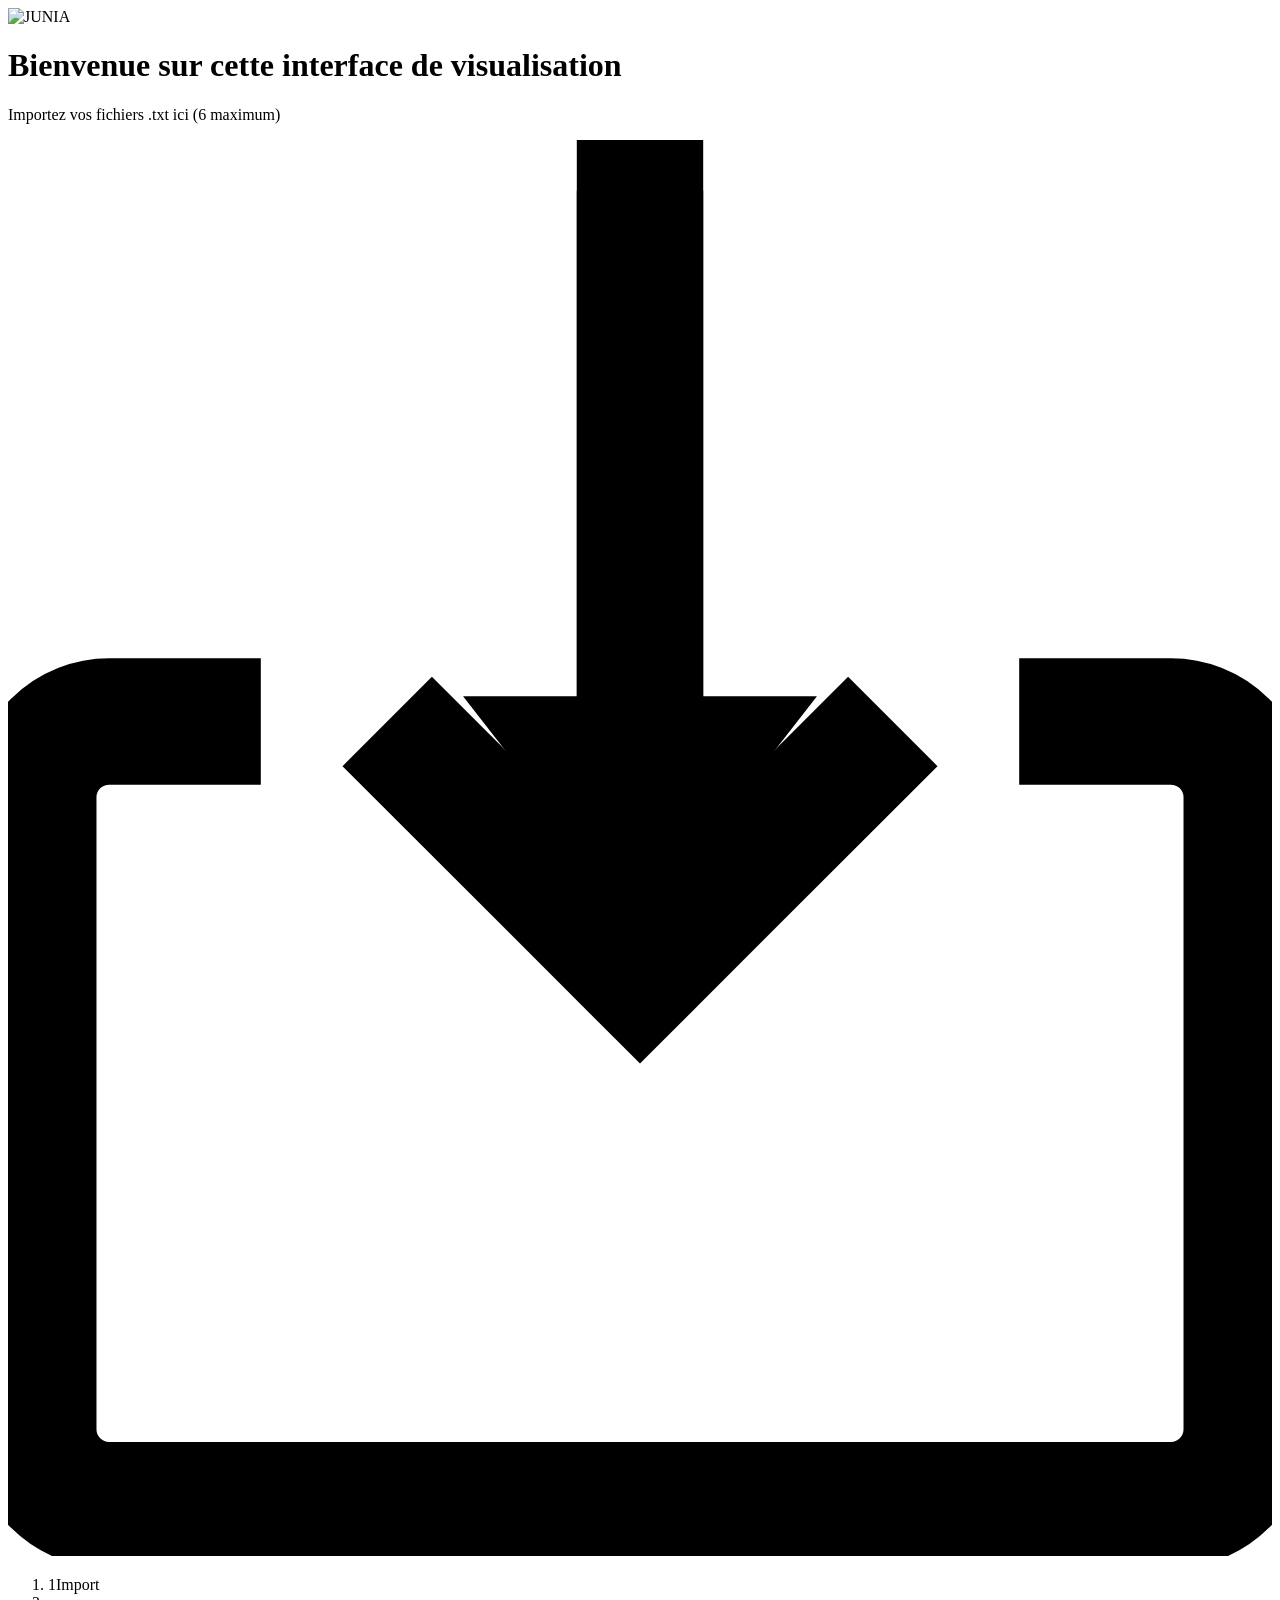
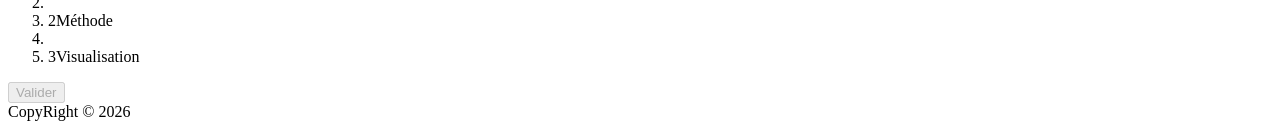
==== index.html @ 9ce2aeb8 "Add files via upload" ====
<!DOCTYPE html>
<html lang="fr">
<head>
  <meta charset="UTF-8">
  <meta name="viewport" content="width=device-width, initial-scale=1">
  <title>JUNIA – Import</title>
  <link rel="preconnect" href="https://fonts.googleapis.com">
  <link rel="preconnect" href="https://fonts.gstatic.com" crossorigin>
  <link href="https://fonts.googleapis.com/css2?family=Inter:wght@400;500&display=swap" rel="stylesheet">
  <link rel="stylesheet" href="css/style.css">
</head>
<body>
  <div class="page">

    <header class="header">
      <img class="header__logo" src="assets/logo-junia.png" alt="JUNIA">
      <h1 class="header__title">Bienvenue sur cette interface de visualisation</h1>
    </header>

    <main class="main">
      <div class="dropzone" id="dropzone" role="button" tabindex="0"
           aria-label="Importer des fichiers .txt (6 maximum)">
        <p class="dropzone__text">Importez vos fichiers .txt ici (6 maximum)</p>

        <svg class="dropzone__icon" viewBox="0 0 100 112" aria-hidden="true">
          <path d="M50 0v62M30 46l20 20 20-20" fill="none" stroke="currentColor" stroke-width="10"/>
          <path d="M50 4v56" stroke="currentColor" stroke-width="10"/>
          <path d="M36 44h28L50 62z" fill="currentColor"/>
          <path d="M20 46H8a6 6 0 0 0-6 6v50a6 6 0 0 0 6 6h84a6 6 0 0 0 6-6V52a6 6 0 0 0-6-6H80"
                fill="none" stroke="currentColor" stroke-width="10" stroke-linejoin="round"/>
        </svg>

        <ul class="file-list" id="fileList" aria-live="polite"></ul>
        <p class="dropzone__message" id="message" role="alert"></p>

        <input type="file" id="fileInput" accept=".txt,text/plain" multiple hidden>
      </div>

      <nav class="footer-bar" aria-label="Étapes">
        <ol class="stepper">
          <li class="step step--active" aria-current="step">
            <span class="step__circle">1</span><span class="step__label">Import</span>
          </li>
          <li class="step__line" aria-hidden="true"></li>
          <li class="step">
            <span class="step__circle">2</span><span class="step__label">Méthode</span>
          </li>
          <li class="step__line" aria-hidden="true"></li>
          <li class="step">
            <span class="step__circle">3</span><span class="step__label">Visualisation</span>
          </li>
        </ol>
        <button class="btn" id="validateBtn" type="button" disabled>Valider</button>
      </nav>
    </main>

    <footer class="footer">CopyRight © 2026</footer>
  </div>

  <script src="js/storage.js"></script>
  <script src="js/import.js"></script>
</body>
</html>
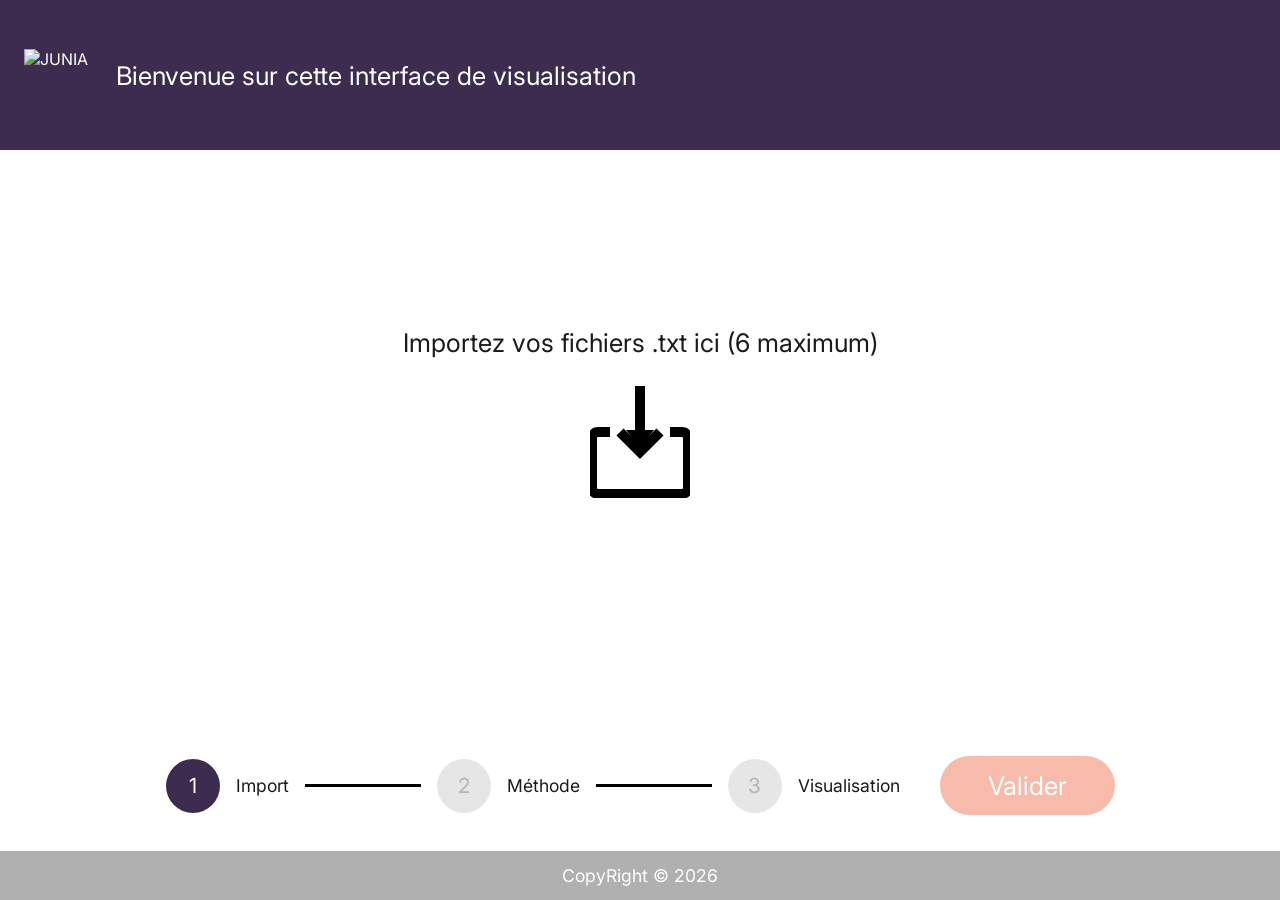
==== commit aa168ec8: "Update stylesheet and script paths in index.html" ====
--- a/index.html
+++ b/index.html
@@ -7,7 +7,7 @@
   <link rel="preconnect" href="https://fonts.googleapis.com">
   <link rel="preconnect" href="https://fonts.gstatic.com" crossorigin>
   <link href="https://fonts.googleapis.com/css2?family=Inter:wght@400;500&display=swap" rel="stylesheet">
-  <link rel="stylesheet" href="css/style.css">
+  <link rel="stylesheet" href="style.css">
 </head>
 <body>
   <div class="page">
@@ -57,7 +57,7 @@
     <footer class="footer">CopyRight © 2026</footer>
   </div>
 
-  <script src="js/storage.js"></script>
-  <script src="js/import.js"></script>
+  <script src="storage.js"></script>
+  <script src="import.js"></script>
 </body>
 </html>
--- a/style.css
+++ b/style.css
@@ -0,0 +1,165 @@
+:root {
+  --purple: #3d2b50;
+  --orange: #ec6b47;
+  --grey: #b3b3b3;
+  --grey-light: #e6e6e6;
+  --bg: #f5f5f5;
+  --text: #1a1a1a;
+}
+
+*, *::before, *::after { box-sizing: border-box; }
+
+body {
+  margin: 0;
+  background: var(--bg);
+  color: var(--text);
+  font-family: "Inter", system-ui, sans-serif;
+}
+
+.page {
+  max-width: 1600px;
+  min-height: 100vh;
+  margin: 0 auto;
+  display: flex;
+  flex-direction: column;
+  background: #fff;
+}
+
+/* ---------- Header ---------- */
+.header {
+  display: flex;
+  align-items: center;
+  gap: 28px;
+  padding: 0 24px;
+  height: 150px;
+  background: var(--purple);
+  color: #fff;
+}
+.header__logo { height: 52px; width: auto; }
+.header__title { margin: 0; font-size: 1.6rem; font-weight: 400; }
+
+/* ---------- Main ---------- */
+.main {
+  flex: 1;
+  display: flex;
+  flex-direction: column;
+  padding: 30px 105px 0;
+}
+
+/* ---------- Dropzone ---------- */
+.dropzone {
+  flex: 1;
+  min-height: 420px;
+  display: flex;
+  flex-direction: column;
+  align-items: center;
+  justify-content: center;
+  gap: 28px;
+  padding: 24px;
+  cursor: pointer;
+  border-radius: 24px;
+  background-image: url("data:image/svg+xml,%3Csvg xmlns='http://www.w3.org/2000/svg' width='100%25' height='100%25'%3E%3Crect x='10' y='10' width='calc(100%25 - 20px)' height='calc(100%25 - 20px)' rx='24' fill='none' stroke='%23b3b3b3' stroke-width='20' stroke-dasharray='40 38'/%3E%3C/svg%3E");
+  transition: background-color .15s;
+}
+.dropzone:hover,
+.dropzone.is-dragover { background-color: #faf8fc; }
+.dropzone:focus-visible { outline: 3px solid var(--purple); outline-offset: 4px; }
+
+.dropzone__text { margin: 0; font-size: 1.6rem; }
+.dropzone__icon { width: 100px; height: 112px; color: #000; }
+
+.dropzone__message { margin: 0; min-height: 1.2em; color: var(--orange); font-size: .95rem; }
+
+/* ---------- File list ---------- */
+.file-list {
+  list-style: none;
+  margin: 0;
+  padding: 0;
+  display: flex;
+  flex-wrap: wrap;
+  justify-content: center;
+  gap: 10px;
+  max-width: 900px;
+}
+.file-list__item {
+  display: flex;
+  align-items: center;
+  gap: 10px;
+  padding: 6px 8px 6px 14px;
+  border-radius: 999px;
+  background: var(--grey-light);
+  font-size: .9rem;
+}
+.file-list__remove {
+  width: 24px; height: 24px;
+  border: 0; border-radius: 50%;
+  background: var(--purple); color: #fff;
+  font-size: 1rem; line-height: 1; cursor: pointer;
+}
+.file-list__remove:focus-visible { outline: 2px solid var(--orange); outline-offset: 2px; }
+
+/* ---------- Stepper + button ---------- */
+.footer-bar {
+  display: flex;
+  align-items: center;
+  justify-content: center;
+  gap: 40px;
+  padding: 36px 0;
+}
+.stepper {
+  list-style: none;
+  margin: 0;
+  padding: 0;
+  display: flex;
+  align-items: center;
+  gap: 16px;
+}
+.step { display: flex; align-items: center; gap: 16px; font-size: 1.1rem; }
+.step__circle {
+  width: 54px; height: 54px;
+  display: grid; place-items: center;
+  border-radius: 50%;
+  background: var(--grey-light);
+  color: var(--grey);
+  font-size: 1.3rem;
+}
+.step--active .step__circle { background: var(--purple); color: #fff; }
+.step__line { width: 116px; height: 3px; background: #000; }
+
+.btn {
+  padding: 14px 48px;
+  border: 0;
+  border-radius: 999px;
+  background: var(--orange);
+  color: #fff;
+  font: inherit;
+  font-size: 1.6rem;
+  cursor: pointer;
+  transition: opacity .15s, transform .1s;
+}
+.btn:hover:not(:disabled) { transform: translateY(-1px); }
+.btn:focus-visible { outline: 3px solid var(--purple); outline-offset: 3px; }
+.btn:disabled { opacity: .45; cursor: not-allowed; }
+
+/* ---------- Footer ---------- */
+.footer {
+  padding: 14px;
+  background: #b0b0b0;
+  color: #fff;
+  text-align: center;
+  font-size: 1.1rem;
+}
+
+/* ---------- Responsive ---------- */
+@media (max-width: 1100px) {
+  .main { padding: 24px 24px 0; }
+  .footer-bar { flex-direction: column; gap: 24px; }
+  .step__line { width: 40px; }
+}
+@media (max-width: 640px) {
+  .header { height: auto; padding: 20px; flex-direction: column; align-items: flex-start; }
+  .header__title { font-size: 1.2rem; }
+  .dropzone__text { font-size: 1.15rem; text-align: center; }
+  .step__label { display: none; }
+  .step__line { width: 24px; }
+}
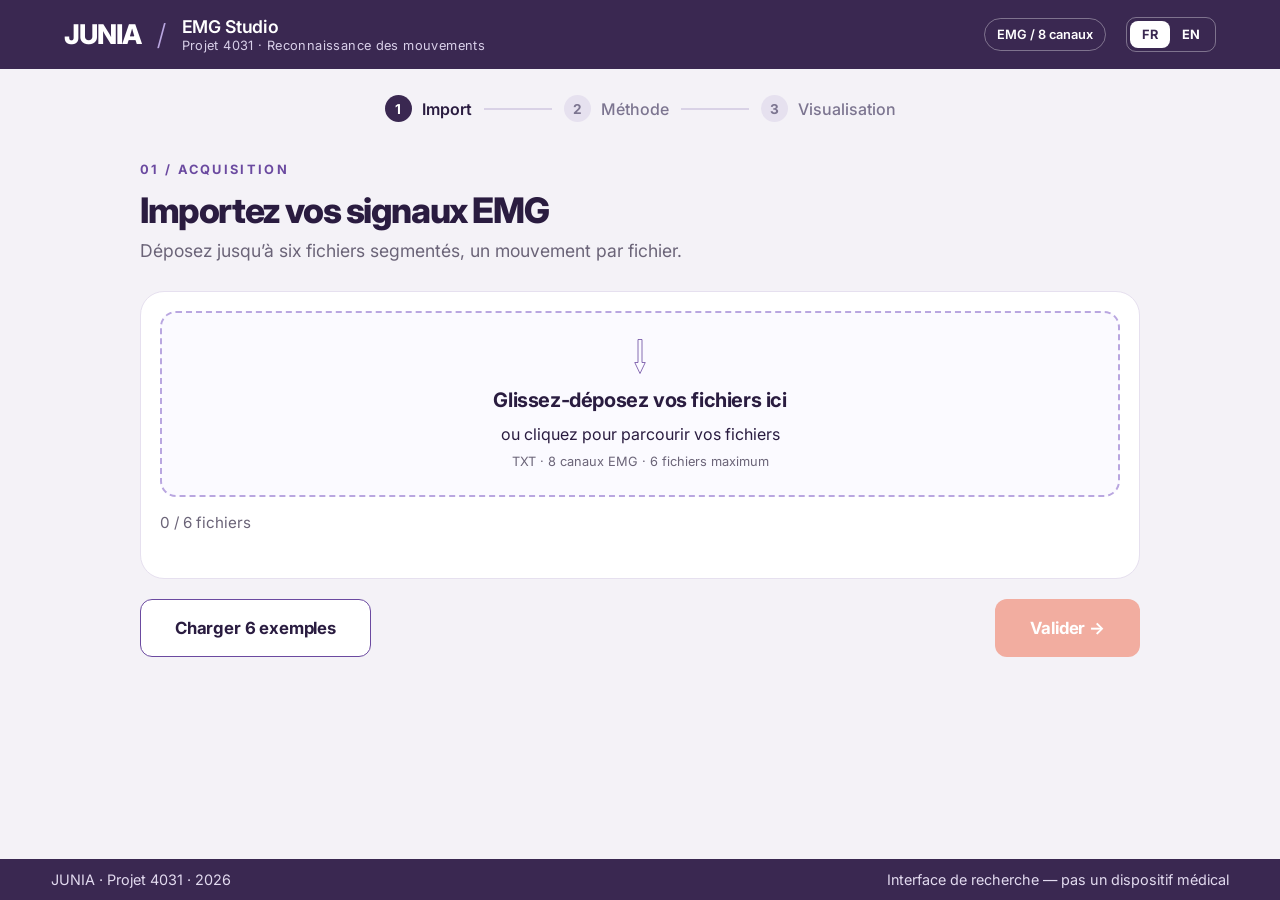
==== commit 82e0cf82: "push into main" ====
--- a/index.html
+++ b/index.html
@@ -3,58 +3,85 @@
 <head>
   <meta charset="UTF-8">
   <meta name="viewport" content="width=device-width, initial-scale=1">
-  <title>JUNIA – Import</title>
+  <title>EMG Studio – Import</title>
   <link rel="preconnect" href="https://fonts.googleapis.com">
   <link rel="preconnect" href="https://fonts.gstatic.com" crossorigin>
-  <link href="https://fonts.googleapis.com/css2?family=Inter:wght@400;500&display=swap" rel="stylesheet">
+  <link href="https://fonts.googleapis.com/css2?family=Inter:wght@400;500;600;700;800&display=swap" rel="stylesheet">
   <link rel="stylesheet" href="style.css">
 </head>
 <body>
   <div class="page">
 
     <header class="header">
-      <img class="header__logo" src="assets/logo-junia.png" alt="JUNIA">
-      <h1 class="header__title">Bienvenue sur cette interface de visualisation</h1>
+      <div class="brand">
+        <span class="brand__logo">JUNIA</span>
+        <span class="brand__sep" aria-hidden="true">/</span>
+        <div class="brand__text">
+          <strong>EMG Studio</strong>
+          <span data-i18n="subtitle">Projet 4031 · Reconnaissance des mouvements</span>
+        </div>
+      </div>
+
+      <div class="header__tools">
+        <span class="pill" data-i18n="channels">EMG / 8 canaux</span>
+        <div class="lang" role="group" aria-label="Langue">
+          <button type="button" class="lang__btn" data-lang="fr" aria-pressed="true">FR</button>
+          <button type="button" class="lang__btn" data-lang="en" aria-pressed="false">EN</button>
+        </div>
+      </div>
     </header>
 
     <main class="main">
-      <div class="dropzone" id="dropzone" role="button" tabindex="0"
-           aria-label="Importer des fichiers .txt (6 maximum)">
-        <p class="dropzone__text">Importez vos fichiers .txt ici (6 maximum)</p>
+      <ol class="stepper" aria-label="Étapes">
+        <li class="step step--active" aria-current="step">
+          <span class="step__circle">1</span><span data-i18n="step1">Import</span>
+        </li>
+        <li class="step__line" aria-hidden="true"></li>
+        <li class="step">
+          <span class="step__circle">2</span><span data-i18n="step2">Méthode</span>
+        </li>
+        <li class="step__line" aria-hidden="true"></li>
+        <li class="step">
+          <span class="step__circle">3</span><span data-i18n="step3">Visualisation</span>
+        </li>
+      </ol>
 
-        <svg class="dropzone__icon" viewBox="0 0 100 112" aria-hidden="true">
-          <path d="M50 0v62M30 46l20 20 20-20" fill="none" stroke="currentColor" stroke-width="10"/>
-          <path d="M50 4v56" stroke="currentColor" stroke-width="10"/>
-          <path d="M36 44h28L50 62z" fill="currentColor"/>
-          <path d="M20 46H8a6 6 0 0 0-6 6v50a6 6 0 0 0 6 6h84a6 6 0 0 0 6-6V52a6 6 0 0 0-6-6H80"
-                fill="none" stroke="currentColor" stroke-width="10" stroke-linejoin="round"/>
-        </svg>
+      <section class="content">
+        <p class="eyebrow" data-i18n="eyebrow">01 / Acquisition</p>
+        <h1 class="title" data-i18n="title">Importez vos signaux EMG</h1>
+        <p class="lead" data-i18n="lead">Déposez jusqu’à six fichiers segmentés, un mouvement par fichier.</p>
 
-        <ul class="file-list" id="fileList" aria-live="polite"></ul>
-        <p class="dropzone__message" id="message" role="alert"></p>
+        <div class="card">
+          <div class="dropzone" id="dropzone" role="button" tabindex="0">
+            <svg class="dropzone__icon" viewBox="0 0 24 70" aria-hidden="true">
+              <path d="M8 1h8v46h6.5L12 69 1.5 47H8z" fill="none" stroke="currentColor" stroke-width="1.6" stroke-linejoin="round"/>
+            </svg>
+            <p class="dropzone__title" data-i18n="dropTitle">Glissez-déposez vos fichiers ici</p>
+            <p class="dropzone__sub" data-i18n="dropSub">ou cliquez pour parcourir vos fichiers</p>
+            <p class="dropzone__hint" data-i18n="dropHint">TXT · 8 canaux EMG · 6 fichiers maximum</p>
+            <input type="file" id="fileInput" accept=".txt,text/plain" multiple hidden>
+          </div>
 
-        <input type="file" id="fileInput" accept=".txt,text/plain" multiple hidden>
-      </div>
+          <div class="card__status">
+            <p class="counter" id="counter" aria-live="polite">0 / 6 fichiers</p>
+            <ul class="file-list" id="fileList"></ul>
+          </div>
+          <p class="message" id="message" role="alert"></p>
+        </div>
 
-      <nav class="footer-bar" aria-label="Étapes">
-        <ol class="stepper">
-          <li class="step step--active" aria-current="step">
-            <span class="step__circle">1</span><span class="step__label">Import</span>
-          </li>
-          <li class="step__line" aria-hidden="true"></li>
-          <li class="step">
-            <span class="step__circle">2</span><span class="step__label">Méthode</span>
-          </li>
-          <li class="step__line" aria-hidden="true"></li>
-          <li class="step">
-            <span class="step__circle">3</span><span class="step__label">Visualisation</span>
-          </li>
-        </ol>
-        <button class="btn" id="validateBtn" type="button" disabled>Valider</button>
-      </nav>
+        <div class="actions">
+          <button type="button" class="btn btn--outline" id="exampleBtn" data-i18n="examples">Charger 6 exemples</button>
+          <button type="button" class="btn btn--primary" id="validateBtn" disabled>
+            <span data-i18n="validate">Valider</span> <span aria-hidden="true">→</span>
+          </button>
+        </div>
+      </section>
     </main>
 
-    <footer class="footer">CopyRight © 2026</footer>
+    <footer class="footer">
+      <span>JUNIA · Projet 4031 · 2026</span>
+      <span data-i18n="disclaimer">Interface de recherche — pas un dispositif médical</span>
+    </footer>
   </div>
 
   <script src="storage.js"></script>
--- a/style.css
+++ b/style.css
@@ -1,10 +1,13 @@
 :root {
-  --purple: #3d2b50;
-  --orange: #ec6b47;
-  --grey: #b3b3b3;
-  --grey-light: #e6e6e6;
-  --bg: #f5f5f5;
-  --text: #1a1a1a;
+  --purple-dark: #3a2851;
+  --purple: #6b4aa0;
+  --purple-soft: #b9a6e0;
+  --ink: #2a1c40;
+  --muted: #6b6478;
+  --orange: #ee6c4d;
+  --orange-disabled: #f2ada0;
+  --bg: #f4f2f7;
+  --line: #d9d2e6;
 }
 
 *, *::before, *::after { box-sizing: border-box; }
@@ -12,154 +15,207 @@
 body {
   margin: 0;
   background: var(--bg);
-  color: var(--text);
+  color: var(--ink);
   font-family: "Inter", system-ui, sans-serif;
 }
 
-.page {
-  max-width: 1600px;
-  min-height: 100vh;
-  margin: 0 auto;
-  display: flex;
-  flex-direction: column;
-  background: #fff;
-}
+.page { min-height: 100vh; display: flex; flex-direction: column; }
 
 /* ---------- Header ---------- */
 .header {
   display: flex;
   align-items: center;
-  gap: 28px;
-  padding: 0 24px;
-  height: 150px;
-  background: var(--purple);
+  justify-content: space-between;
+  gap: 16px;
+  min-height: 69px;
+  padding: 8px 64px;
+  background: var(--purple-dark);
   color: #fff;
 }
-.header__logo { height: 52px; width: auto; }
-.header__title { margin: 0; font-size: 1.6rem; font-weight: 400; }
-
-/* ---------- Main ---------- */
-.main {
-  flex: 1;
-  display: flex;
-  flex-direction: column;
-  padding: 30px 105px 0;
-}
-
-/* ---------- Dropzone ---------- */
-.dropzone {
-  flex: 1;
-  min-height: 420px;
-  display: flex;
-  flex-direction: column;
-  align-items: center;
-  justify-content: center;
-  gap: 28px;
-  padding: 24px;
+.brand { display: flex; align-items: center; gap: 16px; }
+.brand__logo { font-size: 1.7rem; font-weight: 800; letter-spacing: -.04em; }
+.brand__sep { font-size: 1.8rem; font-weight: 300; color: var(--purple-soft); }
+.brand__text { display: flex; flex-direction: column; line-height: 1.25; }
+.brand__text strong { font-size: 1.1rem; font-weight: 600; letter-spacing: -.01em; }
+.brand__text span { font-size: .8rem; color: #d8cfe8; letter-spacing: .03em; }
+
+.header__tools { display: flex; align-items: center; gap: 20px; }
+.pill {
+  padding: 8px 12px;
+  border: 1px solid rgba(255,255,255,.35);
+  border-radius: 999px;
+  font-size: .8rem;
+  font-weight: 600;
+  white-space: nowrap;
+}
+.lang {
+  display: flex;
+  padding: 3px;
+  border: 1px solid rgba(255,255,255,.35);
+  border-radius: 10px;
+}
+.lang__btn {
+  padding: 6px 12px;
+  border: 0;
+  border-radius: 8px;
+  background: transparent;
+  color: #fff;
+  font: inherit;
+  font-size: .8rem;
+  font-weight: 700;
   cursor: pointer;
-  border-radius: 24px;
-  background-image: url("data:image/svg+xml,%3Csvg xmlns='http://www.w3.org/2000/svg' width='100%25' height='100%25'%3E%3Crect x='10' y='10' width='calc(100%25 - 20px)' height='calc(100%25 - 20px)' rx='24' fill='none' stroke='%23b3b3b3' stroke-width='20' stroke-dasharray='40 38'/%3E%3C/svg%3E");
-  transition: background-color .15s;
-}
-.dropzone:hover,
-.dropzone.is-dragover { background-color: #faf8fc; }
-.dropzone:focus-visible { outline: 3px solid var(--purple); outline-offset: 4px; }
-
-.dropzone__text { margin: 0; font-size: 1.6rem; }
-.dropzone__icon { width: 100px; height: 112px; color: #000; }
-
-.dropzone__message { margin: 0; min-height: 1.2em; color: var(--orange); font-size: .95rem; }
-
-/* ---------- File list ---------- */
-.file-list {
-  list-style: none;
-  margin: 0;
-  padding: 0;
-  display: flex;
-  flex-wrap: wrap;
-  justify-content: center;
-  gap: 10px;
-  max-width: 900px;
-}
-.file-list__item {
-  display: flex;
-  align-items: center;
-  gap: 10px;
-  padding: 6px 8px 6px 14px;
-  border-radius: 999px;
-  background: var(--grey-light);
-  font-size: .9rem;
-}
-.file-list__remove {
-  width: 24px; height: 24px;
-  border: 0; border-radius: 50%;
-  background: var(--purple); color: #fff;
-  font-size: 1rem; line-height: 1; cursor: pointer;
-}
-.file-list__remove:focus-visible { outline: 2px solid var(--orange); outline-offset: 2px; }
-
-/* ---------- Stepper + button ---------- */
-.footer-bar {
-  display: flex;
-  align-items: center;
-  justify-content: center;
-  gap: 40px;
-  padding: 36px 0;
-}
+}
+.lang__btn[aria-pressed="true"] { background: #fff; color: var(--purple-dark); }
+.lang__btn:focus-visible { outline: 2px solid var(--purple-soft); outline-offset: 2px; }
+
+/* ---------- Stepper ---------- */
+.main { flex: 1; padding: 26px 24px 48px; }
+
 .stepper {
   list-style: none;
-  margin: 0;
+  margin: 0 auto;
   padding: 0;
   display: flex;
   align-items: center;
-  gap: 16px;
-}
-.step { display: flex; align-items: center; gap: 16px; font-size: 1.1rem; }
+  justify-content: center;
+  gap: 12px;
+  color: #7c7590;
+  font-weight: 500;
+}
+.step { display: flex; align-items: center; gap: 10px; }
 .step__circle {
-  width: 54px; height: 54px;
+  width: 27px; height: 27px;
   display: grid; place-items: center;
   border-radius: 50%;
-  background: var(--grey-light);
-  color: var(--grey);
-  font-size: 1.3rem;
-}
-.step--active .step__circle { background: var(--purple); color: #fff; }
-.step__line { width: 116px; height: 3px; background: #000; }
-
+  background: #e6e1ef;
+  color: #7c7590;
+  font-size: .85rem;
+  font-weight: 700;
+}
+.step--active { color: var(--ink); font-weight: 600; }
+.step--active .step__circle { background: var(--purple-dark); color: #fff; }
+.step__line { width: 68px; height: 2px; background: var(--line); }
+
+/* ---------- Contenu ---------- */
+.content { max-width: 1000px; margin: 40px auto 0; }
+
+.eyebrow {
+  margin: 0 0 14px;
+  color: var(--purple);
+  font-size: .8rem;
+  font-weight: 700;
+  letter-spacing: .18em;
+  text-transform: uppercase;
+}
+.title {
+  margin: 0 0 10px;
+  font-size: 2.2rem;
+  font-weight: 800;
+  letter-spacing: -.04em;
+  line-height: 1.1;
+}
+.lead { margin: 0 0 30px; color: var(--muted); font-size: 1.1rem; }
+
+/* ---------- Carte + dropzone ---------- */
+.card {
+  padding: 19px;
+  background: #fff;
+  border: 1px solid #e6e0ef;
+  border-radius: 24px;
+}
+.dropzone {
+  display: flex;
+  flex-direction: column;
+  align-items: center;
+  justify-content: center;
+  min-height: 186px;
+  padding: 24px;
+  border: 2px dashed var(--purple-soft);
+  border-radius: 16px;
+  background: #fbfaff;
+  text-align: center;
+  cursor: pointer;
+  transition: background-color .15s, border-color .15s;
+}
+.dropzone:hover,
+.dropzone.is-dragover { background: #f3eefc; border-color: var(--purple); }
+.dropzone:focus-visible { outline: 3px solid var(--purple); outline-offset: 3px; }
+
+.dropzone__icon { width: 12px; height: 35px; margin-bottom: 14px; color: var(--purple); }
+.dropzone__title { margin: 0 0 12px; font-size: 1.25rem; font-weight: 700; letter-spacing: -.02em; color: var(--ink); }
+.dropzone__sub { margin: 0 0 10px; font-size: 1rem; }
+.dropzone__hint { margin: 0; color: var(--muted); font-size: .8rem; }
+
+.card__status {
+  display: flex;
+  align-items: center;
+  flex-wrap: wrap;
+  gap: 8px 16px;
+  margin-top: 16px;
+}
+.counter { margin: 0; color: var(--muted); font-size: .95rem; }
+
+.file-list { list-style: none; margin: 0; padding: 0; display: flex; flex-wrap: wrap; gap: 8px; }
+.file-list__item {
+  display: flex;
+  align-items: center;
+  gap: 8px;
+  padding: 4px 6px 4px 12px;
+  border-radius: 999px;
+  background: #efeaf8;
+  font-size: .85rem;
+}
+.file-list__remove {
+  width: 22px; height: 22px;
+  border: 0; border-radius: 50%;
+  background: var(--purple-dark); color: #fff;
+  font-size: .95rem; line-height: 1; cursor: pointer;
+}
+.file-list__remove:focus-visible { outline: 2px solid var(--orange); outline-offset: 2px; }
+
+.message { margin: 10px 0 0; min-height: 1.2em; color: #c2410c; font-size: .9rem; }
+
+/* ---------- Boutons ---------- */
+.actions { display: flex; justify-content: space-between; gap: 16px; margin-top: 20px; }
 .btn {
-  padding: 14px 48px;
-  border: 0;
-  border-radius: 999px;
-  background: var(--orange);
-  color: #fff;
+  padding: 18px 34px;
+  border-radius: 12px;
   font: inherit;
-  font-size: 1.6rem;
+  font-size: 1.05rem;
+  font-weight: 700;
+  letter-spacing: -.01em;
   cursor: pointer;
-  transition: opacity .15s, transform .1s;
-}
-.btn:hover:not(:disabled) { transform: translateY(-1px); }
+  transition: transform .1s, background-color .15s;
+}
 .btn:focus-visible { outline: 3px solid var(--purple); outline-offset: 3px; }
-.btn:disabled { opacity: .45; cursor: not-allowed; }
+.btn--outline { background: #fff; border: 1.5px solid var(--purple); color: var(--ink); }
+.btn--outline:hover { background: #f3eefc; }
+.btn--primary { background: var(--orange); border: 1.5px solid transparent; color: #fff; }
+.btn--primary:hover:not(:disabled) { transform: translateY(-1px); }
+.btn--primary:disabled { background: var(--orange-disabled); cursor: not-allowed; }
 
 /* ---------- Footer ---------- */
 .footer {
-  padding: 14px;
-  background: #b0b0b0;
-  color: #fff;
-  text-align: center;
-  font-size: 1.1rem;
+  display: flex;
+  justify-content: space-between;
+  flex-wrap: wrap;
+  gap: 8px;
+  padding: 12px 51px;
+  background: var(--purple-dark);
+  color: #e2daef;
+  font-size: .9rem;
 }
 
 /* ---------- Responsive ---------- */
-@media (max-width: 1100px) {
-  .main { padding: 24px 24px 0; }
-  .footer-bar { flex-direction: column; gap: 24px; }
-  .step__line { width: 40px; }
-}
-@media (max-width: 640px) {
-  .header { height: auto; padding: 20px; flex-direction: column; align-items: flex-start; }
-  .header__title { font-size: 1.2rem; }
-  .dropzone__text { font-size: 1.15rem; text-align: center; }
-  .step__label { display: none; }
-  .step__line { width: 24px; }
-}
+@media (max-width: 800px) {
+  .header { padding: 12px 20px; flex-wrap: wrap; }
+  .footer { padding: 12px 20px; }
+  .step__line { width: 28px; }
+  .title { font-size: 1.8rem; }
+  .actions { flex-direction: column; }
+  .btn { width: 100%; }
+}
+@media (max-width: 560px) {
+  .stepper .step span:not(.step__circle) { display: none; }
+  .pill { display: none; }
+}
